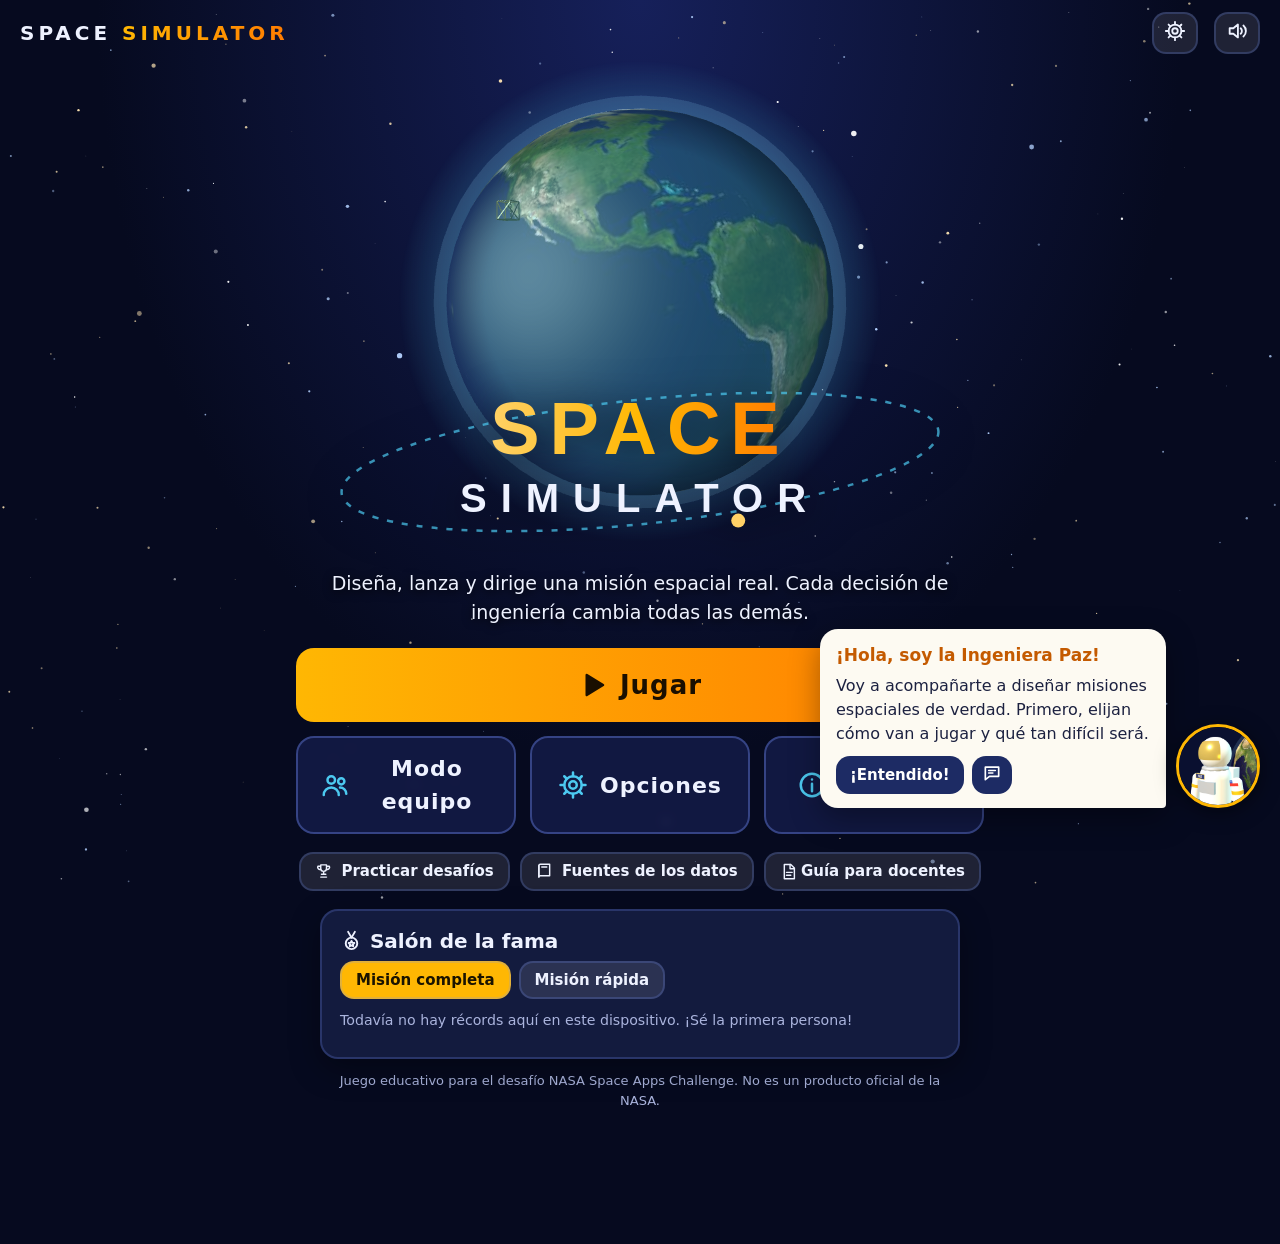
==== index.html @ c87482aa "SPACE SIMULATOR: juego educativo de misiones espaciales" ====
<!DOCTYPE html>
<html lang="es">
<head>
  <meta charset="UTF-8">
  <meta name="viewport" content="width=device-width, initial-scale=1">
  <title>SPACE SIMULATOR</title>
  <meta name="description" content="SPACE SIMULATOR: juego educativo para diseñar, gestionar y simular una misión espacial completa.">
  <link rel="stylesheet" href="estilos.css">
</head>
<body>
  <!-- Fondo de estrellas (lo dibuja interfaz.js) -->
  <canvas id="estrellas" aria-hidden="true"></canvas>

  <!-- Cabecera: nombre del juego y los pasos -->
  <header class="cabecera">
    <div class="marca">
      <span class="marca-texto">SPACE <b>SIMULATOR</b></span>
    </div>
    <nav id="pasos" class="pasos" aria-label="Fases del juego"></nav>
    <div id="reloj-mision" class="reloj-mision oculto" title="Tiempo para lanzar (Misión rápida)"></div>
    <button class="btn btn-mini boton-fuentes" data-accion="fuentes" title="De dónde salen los datos">Fuentes</button>
    <button id="boton-opciones" class="btn btn-mini boton-sonido" data-accion="opciones" title="Opciones" aria-label="Opciones de música, voz y calidad"></button>
    <button id="boton-sonido" class="btn btn-mini boton-sonido" data-accion="silenciar" title="Silenciar" aria-label="Silenciar o activar el sonido"></button>
  </header>

  <!-- Panel de recursos: siempre visible durante el juego -->
  <section id="panel-recursos" class="panel-recursos" aria-label="Panel de recursos"></section>

  <!-- Aquí se dibuja la pantalla de cada fase -->
  <main id="pantalla" class="pantalla"></main>

  <!-- Botones Anterior / Siguiente -->
  <footer class="navegacion">
    <button id="btn-anterior" class="btn btn-secundario" data-accion="anterior">Anterior</button>
    <div id="aviso-nav" class="aviso-nav" aria-live="polite"></div>
    <button id="btn-siguiente" class="btn btn-principal" data-accion="siguiente">Siguiente</button>
  </footer>

  <!-- Ingeniera Paz: burbuja de ayuda -->
  <aside id="paz" class="paz oculto" aria-live="polite">
    <div class="paz-avatar" id="paz-avatar"></div>
    <div class="paz-burbuja">
      <strong id="paz-titulo"></strong>
      <p id="paz-texto"></p>
      <div class="paz-botones">
        <button class="btn btn-mini" data-accion="cerrarPaz" id="paz-ok">¡Entendido!</button>
        <button class="btn btn-mini paz-repetir" data-accion="repetirVoz" id="paz-repetir" title="Escuchar de nuevo" aria-label="Escuchar de nuevo"></button>
      </div>
    </div>
  </aside>
  <button id="paz-boton" class="paz-boton" data-accion="abrirPaz" aria-label="Pedir ayuda a la Ingeniera Paz" title="Ingeniera Paz"></button>

  <!-- Ventana emergente (para "¿Por qué?", opciones, créditos e imprevistos) -->
  <div id="modal" class="modal oculto" role="dialog" aria-modal="true">
    <div class="modal-caja">
      <button class="modal-cerrar" data-accion="cerrarModal" id="modal-cerrar" aria-label="Cerrar"><svg class="icono" viewBox="0 0 24 24" fill="none" stroke="currentColor" stroke-width="2.5" stroke-linecap="round" aria-hidden="true"><path d="M6 6l12 12M18 6 6 18"/></svg></button>
      <div id="modal-contenido"></div>
    </div>
  </div>

  <!-- El orden importa: íconos y datos primero, luego cálculos, simulación y al final la interfaz -->
  <script src="js/lib/three.min.js"></script>
  <script src="js/texturas.js"></script>
  <script src="js/iconos.js"></script>
  <script src="js/audio.js"></script>
  <script src="js/voz.js"></script>
  <script src="js/creditos.js"></script>
  <script src="js/datos.js"></script>
  <script src="js/escenarios/chile.js"></script>
  <script src="js/escenarios/incendios.js"></script>
  <script src="js/escenarios/luna.js"></script>
  <script src="js/escenarios/marte.js"></script>
  <script src="js/escenarios/apofis.js"></script>
  <script src="js/datos/contratos.js"></script>
  <script src="js/modos.js"></script>
  <script src="js/datos/motores.js"></script>
  <script src="js/cohetes.js"></script>
  <script src="js/motor.js"></script>
  <script src="js/simulacion.js"></script>
  <script src="js/minijuegos.js"></script>
  <script src="js/vista3d.js"></script>
  <script src="js/videos.js"></script>
  <script src="js/hangar.js"></script>
  <script src="js/interfaz.js"></script>
</body>
</html>
---- estilos.css ----
/* =====================================================================
   estilos.css — El aspecto visual de SPACE SIMULATOR
   Fondo espacial oscuro, colores vivos, fotos reales y botones grandes para tablet.
   ===================================================================== */

/* ---------- Colores del juego (cámbialos aquí) ---------- */
:root {
  --fondo: #060a1f;
  --tarjeta: rgba(22, 30, 68, 0.88);
  --tarjeta-borde: rgba(120, 150, 255, 0.22);
  --texto: #eef2ff;
  --texto-suave: #aab4dd;
  --acento: #ffb703;        /* dorado */
  --acento-2: #ff7b00;
  --cian: #4cc9f0;
  --verde: #3ddc84;
  --amarillo: #ffd166;
  --rojo: #ff5c7a;
  --neutro: #6b7394;
  --radio: 18px;
  --sombra: 0 10px 30px rgba(0, 0, 0, 0.35);
}

* { box-sizing: border-box; }

html { scroll-behavior: smooth; }

body {
  margin: 0;
  font-family: "Trebuchet MS", "Segoe UI", Verdana, system-ui, sans-serif;
  font-size: 17px;
  line-height: 1.5;
  color: var(--texto);
  background: radial-gradient(ellipse at top, #16205a 0%, var(--fondo) 60%) fixed;
  background-color: var(--fondo);
  min-height: 100vh;
  padding-bottom: 96px;    /* espacio para la barra de navegación */
}

#estrellas { position: fixed; inset: 0; width: 100%; height: 100%; z-index: -1; pointer-events: none; }

h1, h2, h3 { margin: 0; line-height: 1.2; }
p { margin: 0.4em 0; }
small { color: var(--texto-suave); }
b { color: #fff; }

.oculto { display: none !important; }
.centro { text-align: center; margin-top: 18px; }

/* ---------- Cabecera ---------- */
.cabecera {
  display: flex; align-items: center; justify-content: space-between; gap: 16px;
  padding: 12px 20px; flex-wrap: wrap;
}
.marca { display: flex; align-items: center; gap: 12px; }
.marca-texto { font-size: 20px; letter-spacing: 4px; font-weight: 800; color: var(--texto); white-space: nowrap; }
.marca-texto b {
  background: linear-gradient(90deg, var(--acento), var(--acento-2));
  -webkit-background-clip: text; background-clip: text; color: transparent;
}

.pasos { display: flex; gap: 6px; flex-wrap: wrap; }
.paso {
  display: flex; align-items: center; gap: 6px;
  border: 1px solid var(--tarjeta-borde); background: rgba(255, 255, 255, 0.04);
  color: var(--texto-suave); border-radius: 999px; padding: 6px 12px;
  font: inherit; font-size: 14px; cursor: pointer;
}
.paso:disabled { opacity: 0.4; cursor: not-allowed; }
.paso.hecho { color: var(--texto); border-color: rgba(61, 220, 132, 0.5); }
.paso.actual { background: var(--acento); color: #1a1300; border-color: var(--acento); font-weight: bold; }
.paso-num { font-size: 16px; }

/* ---------- Panel de recursos (fijo arriba) ---------- */
.panel-recursos {
  position: sticky; top: 0; z-index: 20;
  display: grid; grid-template-columns: repeat(6, 1fr); gap: 10px;
  padding: 10px 20px;
  background: rgba(8, 12, 36, 0.92);
  backdrop-filter: blur(6px);
  border-bottom: 1px solid var(--tarjeta-borde);
  box-shadow: 0 6px 20px rgba(0, 0, 0, 0.4);
}
.recurso { min-width: 0; }
.recurso-cabeza { display: flex; align-items: center; gap: 6px; font-size: 14px; font-weight: bold; }
.recurso-cabeza > span:first-child { white-space: nowrap; overflow: hidden; text-overflow: ellipsis; }
.recurso-texto { font-size: 12.5px; color: var(--texto-suave); white-space: nowrap; overflow: hidden; text-overflow: ellipsis; }

.barra {
  height: 12px; border-radius: 999px; background: rgba(255, 255, 255, 0.1);
  overflow: hidden; margin: 4px 0 2px;
}
.barra.grande { height: 18px; }
.barra-relleno {
  height: 100%; width: 3%; border-radius: 999px; background: var(--neutro);
  transition: width 0.4s ease, background-color 0.4s ease;
}
.nivel-verde .barra-relleno, .relleno-verde { background: var(--verde); }
.nivel-amarillo .barra-relleno, .relleno-amarillo { background: var(--amarillo); }
.nivel-rojo .barra-relleno, .relleno-rojo { background: var(--rojo); }
.nivel-rojo .recurso-texto { color: var(--rojo); font-weight: bold; }
.nivel-rojo { animation: latido 1.2s ease-in-out infinite; }
.barra-relleno.azul { background: linear-gradient(90deg, var(--cian), #7b8cff); transition: none; }
@keyframes latido { 50% { opacity: 0.7; } }

/* ---------- Botón "¿Por qué?" ---------- */
.porque {
  flex: none; width: 24px; height: 24px; border-radius: 50%;
  border: 2px solid var(--cian); background: transparent; color: var(--cian);
  font: bold 13px/1 sans-serif; cursor: pointer; padding: 0;
}
.porque:hover, .porque:focus-visible { background: var(--cian); color: #04122a; }
.porque-grande {
  width: auto; height: auto; border-radius: 999px; padding: 5px 12px; font-size: 13px; margin-top: 6px;
}

/* ---------- Pantalla de cada fase ---------- */
.pantalla { max-width: 1200px; margin: 0 auto; padding: 18px 20px; }
.fase { animation: aparecer 0.35s ease; }
@keyframes aparecer { from { opacity: 0; transform: translateY(12px); } to { opacity: 1; transform: none; } }

.titulo-fase { display: flex; align-items: center; gap: 14px; margin: 6px 0 4px; }
.titulo-icono { font-size: 46px; }
.num-fase { margin: 0; font-size: 13px; text-transform: uppercase; letter-spacing: 2px; color: var(--acento); }
.titulo-fase h2 { font-size: 32px; }
.intro { font-size: 18px; color: var(--texto-suave); max-width: 800px; margin-bottom: 18px; }
.subtitulo { margin: 22px 0 10px; font-size: 22px; }

/* ---------- Tarjetas ---------- */
.tarjeta {
  background: var(--tarjeta); border: 2px solid var(--tarjeta-borde);
  border-radius: var(--radio); padding: 18px; box-shadow: var(--sombra);
  margin-bottom: 16px; position: relative;
}
.tarjeta h3 { font-size: 20px; margin-bottom: 4px; }

.grid-tarjetas { display: grid; grid-template-columns: repeat(auto-fill, minmax(300px, 1fr)); gap: 16px; }
.grid-tarjetas.tres { grid-template-columns: repeat(auto-fill, minmax(280px, 1fr)); }
.grid-tarjetas .tarjeta { margin-bottom: 0; }

/* Tarjetas que se pueden tocar */
.elegible { cursor: pointer; transition: transform 0.15s, border-color 0.15s, box-shadow 0.15s; }
.elegible:hover { transform: translateY(-3px); border-color: rgba(76, 201, 240, 0.6); }
.elegible:focus-visible { outline: 3px solid var(--cian); outline-offset: 3px; }
.seleccionada {
  border-color: var(--acento) !important;
  box-shadow: 0 0 0 3px rgba(255, 183, 3, 0.25), 0 0 30px rgba(255, 183, 3, 0.25);
  background: linear-gradient(160deg, rgba(255, 183, 3, 0.12), var(--tarjeta) 60%);
}
.bloqueada { opacity: 0.45; filter: grayscale(0.6); }

.icono-gigante { font-size: 60px; line-height: 1.1; margin-bottom: 6px; }
.icono-grande { font-size: 38px; flex: none; }
.inspirado { display: block; color: var(--cian); font-size: 13px; }
.nota { font-size: 14px; color: var(--texto-suave); border-left: 3px solid var(--cian); padding-left: 10px; margin-top: 10px; }

.etiqueta-chip {
  display: inline-block; margin-top: 10px; padding: 6px 14px; border-radius: 999px;
  background: rgba(255, 255, 255, 0.08); font-weight: bold; font-size: 14px;
}
.seleccionada .etiqueta-chip { background: var(--acento); color: #1a1300; }

/* Lista de números (stats) */
.stats { list-style: none; padding: 0; margin: 10px 0 0; display: grid; gap: 6px; }
.stats li { display: flex; align-items: center; justify-content: space-between; gap: 8px; font-size: 15px;
  background: rgba(255, 255, 255, 0.05); border-radius: 10px; padding: 5px 10px; }
.stats.en-fila { grid-template-columns: repeat(auto-fit, minmax(230px, 1fr)); }

/* Cifras grandes */
.grid-cifras { display: grid; grid-template-columns: repeat(auto-fit, minmax(220px, 1fr)); gap: 14px; margin-top: 14px; }
.grid-cifras.tres { margin-bottom: 16px; }
.cifra {
  background: rgba(255, 255, 255, 0.06); border-radius: 14px; padding: 14px;
  display: flex; flex-direction: column; align-items: flex-start;
  border: 1px solid var(--tarjeta-borde);
}
.cifra-etiqueta { font-size: 14px; color: var(--texto-suave); display: flex; align-items: center; gap: 6px; }
.cifra-valor { font-size: 34px; font-weight: bold; color: var(--acento); }
.cifra-valor.chico { font-size: 24px; }

/* ---------- Fase 2: componentes ---------- */
.componente-cabeza { display: flex; gap: 14px; align-items: center; margin-bottom: 12px; }
.componente-cabeza p { color: var(--texto-suave); margin: 2px 0 0; }
.opciones-dos { display: grid; grid-template-columns: 1fr 1fr; gap: 14px; }
.opcion {
  position: relative; border: 2px solid var(--tarjeta-borde); border-radius: 14px;
  padding: 14px; background: rgba(255, 255, 255, 0.03);
}
.opcion strong { display: block; font-size: 17px; margin-top: 6px; }
.version { font-size: 12px; font-weight: bold; text-transform: uppercase; letter-spacing: 1px; padding: 3px 10px; border-radius: 999px; }
.version-basica { background: #3a4a7a; }
.version-avanzada { background: linear-gradient(90deg, #7b2ff7, #4cc9f0); }
.marca-sel { position: absolute; top: 12px; right: 12px; color: var(--acento); font-weight: bold; }

.instrumento-cabeza { display: flex; gap: 12px; align-items: center; margin-bottom: 6px; }
.resumen-linea { margin-top: 16px; display: flex; flex-wrap: wrap; align-items: center; gap: 8px; font-size: 18px; }

/* ---------- Fase 4 ---------- */
.compat { display: block; margin-top: 12px; padding: 8px 12px; border-radius: 10px; font-weight: bold; font-size: 15px; }
.compat.bien { background: rgba(61, 220, 132, 0.15); color: var(--verde); }
.compat.mal { background: rgba(255, 92, 122, 0.15); color: var(--rojo); }
.compat.neutro { background: rgba(255, 255, 255, 0.06); color: var(--texto-suave); }
.verificacion { margin-top: 20px; }
.verificacion.ok { border-color: var(--verde); }
.verificacion.no { border-color: rgba(255, 209, 102, 0.6); }
.problemas { margin: 10px 0 0; padding-left: 4px; list-style: none; color: var(--amarillo); }

/* ---------- Fase 5: simulación ---------- */
.sim-layout { display: grid; grid-template-columns: 1.6fr 1fr; gap: 16px; }
.sim-layout .tarjeta { margin-bottom: 0; }
.sim-escena { padding: 8px; overflow: hidden; min-height: 280px; background: rgba(4, 7, 24, 0.9); }
#canvas-sim { display: block; width: 100%; }
.sim-portada {
  position: absolute; inset: 0; display: flex; align-items: center; justify-content: center;
  background: rgba(6, 10, 31, 0.82); border-radius: var(--radio); text-align: center; padding: 16px;
}
.portada-caja h3 { font-size: 24px; margin: 6px 0; }
.cuenta { font-size: 120px; font-weight: bold; color: var(--acento); animation: pulso 0.8s ease infinite; }
@keyframes pulso { 0% { transform: scale(1.3); opacity: 0.3; } 100% { transform: scale(1); opacity: 1; } }
.cohete-anim { animation: flotar 1.6s ease-in-out infinite; }
@keyframes flotar { 50% { transform: translateY(-10px); } }

.sim-indicadores { display: flex; flex-direction: column; gap: 12px; }
.sim-dia { display: flex; align-items: baseline; gap: 8px; }
#sim-dia { font-size: 34px; font-weight: bold; color: var(--acento); }
.ind-valor { margin-left: auto; font-weight: normal; color: var(--texto-suave); }
.sim-cifras { display: grid; grid-template-columns: repeat(3, 1fr); gap: 8px; }
.sim-cifras > div { background: rgba(255, 255, 255, 0.06); border-radius: 12px; padding: 8px; display: flex; flex-direction: column; }
.sim-cifras b { font-size: 20px; }
.sim-estado { background: rgba(76, 201, 240, 0.12); border-radius: 12px; padding: 10px; font-weight: bold; text-align: center; }
.velocidades { display: flex; align-items: center; gap: 8px; flex-wrap: wrap; }
.vel.activa { background: var(--acento); color: #1a1300; }

.sim-bitacora { grid-column: 1 / -1; }
#bitacora { list-style: none; padding: 0; margin: 8px 0 0; max-height: 220px; overflow-y: auto; }
#bitacora li { padding: 8px 12px; border-left: 4px solid var(--cian); background: rgba(255, 255, 255, 0.04); margin-bottom: 6px; border-radius: 6px; font-size: 15px; }
#bitacora li.mal { border-left-color: var(--rojo); }
#bitacora li.bien { border-left-color: var(--verde); }

/* ---------- Eventos ---------- */
.evento { text-align: center; }
.evento h2 { font-size: 28px; margin-bottom: 6px; }
.opciones-evento { display: grid; grid-template-columns: 1fr 1fr; gap: 12px; margin-top: 16px; }
.opcion-evento {
  font: inherit; color: var(--texto); text-align: left; cursor: pointer;
  background: rgba(255, 255, 255, 0.06); border: 2px solid var(--tarjeta-borde);
  border-radius: 14px; padding: 16px; min-height: 110px;
}
.opcion-evento:hover, .opcion-evento:focus-visible { border-color: var(--acento); background: rgba(255, 183, 3, 0.1); }
.opcion-evento strong { display: block; font-size: 18px; margin-bottom: 6px; }
.paz-dice { display: flex; gap: 12px; align-items: center; text-align: left; background: rgba(76, 201, 240, 0.1); border-radius: 14px; padding: 10px; margin-top: 12px; }

/* ---------- Fase 6: informe ---------- */
.informe-cabeza { text-align: center; padding: 26px 18px; }
.informe-cabeza h2 { font-size: 36px; }
.informe-cabeza.nivel-3 { border-color: var(--verde); }
.informe-cabeza.nivel-2 { border-color: var(--amarillo); }
.informe-cabeza.nivel-1 { border-color: var(--rojo); }
.estrellas { font-size: 40px; letter-spacing: 6px; }
.estrellas .apagada { filter: grayscale(1); opacity: 0.25; }
.resumen { font-size: 18px; max-width: 760px; margin: 8px auto; color: var(--texto-suave); }
.puntaje-total { font-size: 60px; font-weight: bold; color: var(--acento); }
.puntaje-total small { font-size: 20px; }

.lista-diagnostico { list-style: none; padding: 0; margin: 10px 0 0; display: grid; gap: 10px; }
.lista-diagnostico li { display: flex; gap: 12px; padding: 12px; border-radius: 12px; background: rgba(255, 255, 255, 0.04); border-left: 5px solid var(--neutro); }
.lista-diagnostico li.mal { border-left-color: var(--rojo); }
.lista-diagnostico li.bien { border-left-color: var(--verde); }
.diag-icono { font-size: 28px; flex: none; }
.consejo { color: var(--amarillo); font-size: 15px; }
.reflexion ol { padding-left: 24px; margin: 10px 0 0; }
.reflexion li { margin-bottom: 10px; font-size: 17px; }
.acciones-finales { display: flex; gap: 14px; justify-content: center; flex-wrap: wrap; margin: 24px 0; }

/* ---------- Botones ---------- */
.btn {
  font: inherit; font-weight: bold; cursor: pointer; border-radius: 14px;
  padding: 14px 24px; border: 2px solid transparent; font-size: 17px; min-height: 52px;
  transition: transform 0.1s, opacity 0.2s;
}
.btn:active { transform: scale(0.97); }
.btn:disabled { opacity: 0.35; cursor: not-allowed; }
.btn-principal { background: linear-gradient(90deg, var(--acento), var(--acento-2)); color: #1a0f00; }
.btn-secundario { background: rgba(255, 255, 255, 0.08); color: var(--texto); border-color: var(--tarjeta-borde); }
.btn-mini { padding: 6px 14px; min-height: 38px; font-size: 15px; background: rgba(255, 255, 255, 0.1); color: var(--texto); border-color: var(--tarjeta-borde); }
.btn-gigante { font-size: 22px; padding: 18px 34px; margin-top: 10px; }

/* ---------- Barra de navegación inferior ---------- */
.navegacion {
  position: fixed; left: 0; right: 0; bottom: 0; z-index: 30;
  display: flex; align-items: center; justify-content: space-between; gap: 12px;
  padding: 12px 20px; background: rgba(8, 12, 36, 0.95); border-top: 1px solid var(--tarjeta-borde);
}
.aviso-nav { flex: 1; text-align: center; color: var(--amarillo); font-size: 15px; }

/* ---------- Ingeniera Paz ---------- */
.paz {
  position: fixed; right: 20px; bottom: 92px; z-index: 40;
  display: flex; align-items: flex-end; gap: 10px; max-width: 440px;
  animation: aparecer 0.3s ease;
}
.paz-avatar { width: 84px; height: 84px; flex: none; filter: drop-shadow(0 4px 10px rgba(0, 0, 0, 0.5)); }
.paz-burbuja {
  background: #fdfaf2; color: #1c2140; border-radius: 18px 18px 4px 18px;
  padding: 14px 16px; box-shadow: var(--sombra); order: -1;
}
.paz-burbuja strong { color: #c45a00; font-size: 17px; }
.paz-burbuja p { margin: 6px 0 10px; font-size: 16px; }
.paz-burbuja .btn-mini { background: #1d2b64; color: #fff; border: none; }
.paz-boton {
  position: fixed; right: 20px; bottom: 92px; z-index: 35; width: 64px; height: 64px;
  border-radius: 50%; border: none; padding: 0; background: none; cursor: pointer;
  filter: drop-shadow(0 4px 10px rgba(0, 0, 0, 0.5));
}
.paz:not(.oculto) ~ .paz-boton { display: none; }
.mini-avatar { width: 64px; height: 64px; flex: none; }

/* ---------- Ventana emergente ---------- */
.modal {
  position: fixed; inset: 0; z-index: 50; background: rgba(2, 4, 16, 0.75);
  display: flex; align-items: center; justify-content: center; padding: 16px;
}
.modal-caja {
  position: relative; background: #141c48; border: 2px solid var(--tarjeta-borde);
  border-radius: 22px; padding: 26px; max-width: 640px; width: 100%;
  max-height: 90vh; overflow-y: auto; box-shadow: var(--sombra); animation: aparecer 0.25s ease;
}
.modal-cerrar { position: absolute; top: 10px; right: 12px; background: none; border: none; color: var(--texto); font-size: 22px; cursor: pointer; width: 44px; height: 44px; }
.modal-porque { display: flex; gap: 16px; align-items: flex-start; }
.modal-porque h2 { margin-bottom: 8px; }
.etiqueta { margin: 0; color: var(--acento); font-size: 13px; text-transform: uppercase; letter-spacing: 2px; }

.nombre-corto { display: none; }

/* =====================================================================
   ETAPA 2: inicio, modo equipo, fuentes, pistas, récords
   ===================================================================== */
.boton-fuentes { margin-left: auto; }
a.btn { display: inline-flex; align-items: center; text-decoration: none; }
.centro-texto { text-align: center; margin-left: auto; margin-right: auto; }
.portada-inicio { text-align: center; padding: 10px 0 4px; }
.portada-inicio h2 {
  font-size: 44px;
  background: linear-gradient(90deg, var(--acento), var(--acento-2));
  -webkit-background-clip: text; background-clip: text; color: transparent;
}
.grid-tarjetas.dos { grid-template-columns: repeat(auto-fill, minmax(260px, 1fr)); }
.opciones-tres { display: grid; grid-template-columns: repeat(3, 1fr); gap: 12px; }
.version-ninguna { background: #4a4f66; }
.btn-mini.activa { background: var(--acento); color: #1a1300; }
.botones-numero { display: flex; gap: 10px; margin: 8px 0 14px; }
.botones-numero .btn { min-width: 60px; font-size: 20px; }
.grid-jugadores { display: grid; grid-template-columns: repeat(auto-fill, minmax(230px, 1fr)); gap: 12px; }
.jugador { background: rgba(255, 255, 255, 0.05); border-radius: 14px; padding: 12px; display: flex; flex-direction: column; gap: 6px; }
.jugador label { font-size: 14px; color: var(--texto-suave); }
.input-nombre {
  font: inherit; font-size: 17px; padding: 10px 12px; border-radius: 10px;
  border: 2px solid var(--tarjeta-borde); background: rgba(0, 0, 0, 0.3); color: var(--texto); min-height: 46px;
}
.input-nombre:focus { outline: none; border-color: var(--cian); }
.roles-jugador { display: flex; flex-wrap: wrap; gap: 6px; }
.chip-rol {
  display: inline-flex; align-items: center; gap: 4px; font-size: 13px; font-weight: bold;
  padding: 3px 10px; border-radius: 999px; vertical-align: middle;
  border: 1.5px solid var(--color-rol, var(--cian)); color: var(--color-rol, var(--cian));
  background: rgba(0, 0, 0, 0.25);
}
.turno {
  display: flex; flex-wrap: wrap; align-items: center; gap: 8px;
  background: rgba(199, 125, 255, 0.12); border: 2px dashed rgba(199, 125, 255, 0.5);
  border-radius: 14px; padding: 10px 14px; margin: -6px 0 18px;
}
.turno-titulo { font-weight: bold; }
.turno small { flex-basis: 100%; }
.decide { margin: 6px 0; }
.chip-pista {
  display: inline-block; background: linear-gradient(90deg, #ffd166, #ffb703); color: #2a1a00;
  font-weight: bold; font-size: 13px; padding: 3px 10px; border-radius: 999px; margin-bottom: 8px;
}
.fuentes-mini { display: block; margin-top: 8px; font-size: 12.5px; color: var(--texto-suave); }
.fuentes-mini a, .lista-fuentes a { color: var(--cian); }
.lista-fuentes { padding-left: 18px; margin: 6px 0 14px; }
.lista-fuentes li { margin-bottom: 8px; font-size: 15px; }
.nota-fuentes { color: var(--texto-suave); }
.modal-caja h3 { margin-top: 14px; }
.aviso-escenario { border-color: rgba(255, 209, 102, 0.6); display: flex; align-items: center; gap: 8px; flex-wrap: wrap; }
.obligatorio { color: var(--amarillo); font-weight: bold; font-size: 14px; }
.acciones-inicio { display: flex; gap: 12px; flex-wrap: wrap; justify-content: center; margin: 22px 0; }
.records ol { padding-left: 22px; margin: 8px 0 0; }
.records li { margin-bottom: 8px; }
.fila-record { display: flex; gap: 10px; flex-wrap: wrap; }
.fila-record .input-nombre { flex: 1; min-width: 200px; }
.grid-roles { display: grid; grid-template-columns: repeat(auto-fill, minmax(220px, 1fr)); gap: 12px; margin-top: 10px; }
.medalla {
  border-radius: 14px; padding: 12px; background: rgba(255, 255, 255, 0.04);
  border: 2px solid rgba(255, 255, 255, 0.1); opacity: 0.75;
}
.medalla.lograda { border-color: var(--color-rol); opacity: 1; box-shadow: 0 0 18px rgba(255, 183, 3, 0.15); }
.medalla-icono { font-size: 34px; }
.medalla p { font-size: 14px; margin: 6px 0 4px; }

/* =====================================================================
   ETAPA A: íconos SVG, fotos reales, menú de inicio, opciones y créditos
   ===================================================================== */
.icono { width: 1.15em; height: 1.15em; vertical-align: -0.2em; flex: none; }
.btn .icono, .chip-rol .icono, .etiqueta-chip .icono { margin-right: 4px; }
.paso-num .icono { width: 18px; height: 18px; }
.titulo-icono { display: flex; width: 58px; height: 58px; border-radius: 16px; align-items: center; justify-content: center; background: rgba(255, 183, 3, 0.12); color: var(--acento); }
.titulo-icono .icono { width: 34px; height: 34px; }
.icono-grande-svg { color: var(--acento); margin-bottom: 6px; }
.icono-grande-svg .icono { width: 52px; height: 52px; }
.tono-bien { color: var(--verde); }
.tono-mal { color: var(--rojo); }
.recurso-cabeza .icono { color: var(--cian); }
.stats li .icono { color: var(--cian); margin-right: 2px; }
.diag-icono .icono { width: 30px; height: 30px; }
.lista-diagnostico li.mal .diag-icono { color: var(--rojo); }
.lista-diagnostico li.bien .diag-icono { color: var(--verde); }
.medalla-icono .icono { width: 38px; height: 38px; color: var(--color-rol); }
.estrellas-mini .icono { width: 1em; height: 1em; }
.estrellas-mini .llena { color: var(--acento); }
.estrellas-mini .llena .icono { fill: currentColor; }
.estrellas-mini .vacia { color: rgba(255, 255, 255, 0.25); }
.estrellas .estrellas-mini .icono { width: 44px; height: 44px; }

/* Fotos en las tarjetas */
.con-foto { padding-top: 0; overflow: hidden; }
.foto-tarjeta {
  display: block; width: calc(100% + 36px); margin: 0 -18px 12px; height: 150px;
  object-fit: cover; background: #0b1030; border-bottom: 2px solid var(--tarjeta-borde);
}
.foto-alta { height: 200px; }
.foto-mini { width: 76px; height: 76px; object-fit: cover; border-radius: 14px; flex: none; border: 2px solid var(--tarjeta-borde); }
.foto-evento { width: 100%; max-height: 210px; object-fit: cover; border-radius: 14px; margin-bottom: 10px; }
.foto-portada { width: min(320px, 70vw); height: 180px; object-fit: cover; border-radius: 14px; margin-bottom: 8px; box-shadow: var(--sombra); }
.foto-diag { width: 64px; height: 64px; object-fit: cover; border-radius: 10px; flex: none; }
.seleccionada .foto-tarjeta { border-bottom-color: var(--acento); }
.chip-pista { position: relative; }
.con-foto .chip-pista { margin-top: -4px; }

/* Avatar de la Ingeniera Paz (foto real o ícono de casco) */
.paz-avatar img, .paz-boton img, .mini-avatar img { width: 100%; height: 100%; object-fit: cover; border-radius: 50%; border: 3px solid var(--acento); }
.avatar-icono {
  display: flex; width: 100%; height: 100%; border-radius: 50%; align-items: center; justify-content: center;
  background: radial-gradient(circle at 35% 30%, #2a3a80, #0d1438); border: 3px solid var(--acento); color: var(--acento);
}
.avatar-icono .icono { width: 55%; height: 55%; }

/* ---------- Menú de inicio ---------- */
body.en-inicio .cabecera .pasos, body.en-inicio .boton-fuentes { display: none; }
.inicio-hero { position: relative; text-align: center; padding: 8px 0 20px; min-height: 70vh; }
.tierra-escena {
  position: relative; width: min(420px, 70vw); aspect-ratio: 1; margin: 0 auto -150px;
  animation: flotar-tierra 9s ease-in-out infinite;
}
.tierra-foto {
  width: 100%; height: 100%; object-fit: cover; border-radius: 50%;
  box-shadow: 0 0 60px rgba(76, 201, 240, 0.45), inset 0 0 40px rgba(0, 0, 0, 0.6);
  mask-image: radial-gradient(circle, #000 66%, transparent 71%);
  -webkit-mask-image: radial-gradient(circle, #000 66%, transparent 71%);
}
.tierra-brillo {
  position: absolute; inset: -8%; border-radius: 50%;
  background: radial-gradient(circle, rgba(76, 201, 240, 0.35) 45%, transparent 70%);
  animation: latir 6s ease-in-out infinite;
}
@keyframes girar-tierra { to { transform: rotate(360deg); } }
@keyframes flotar-tierra { 50% { transform: translateY(-12px); } }
@keyframes latir { 50% { opacity: 0.55; } }
.logo-ss { position: relative; width: min(640px, 92vw); height: auto; filter: drop-shadow(0 6px 22px rgba(0, 0, 0, 0.8)); }
.lema { font-size: 19px; max-width: 640px; margin: 0 auto 22px; color: var(--texto); text-shadow: 0 2px 10px #000; }
.menu-principal { display: grid; grid-template-columns: repeat(3, minmax(0, 220px)); gap: 14px; justify-content: center; margin-bottom: 18px; }
.btn-menu {
  display: flex; align-items: center; justify-content: center; gap: 12px;
  font: inherit; font-size: 22px; font-weight: 800; letter-spacing: 1px; cursor: pointer;
  min-height: 74px; padding: 14px 22px; border-radius: 18px; color: var(--texto);
  background: rgba(20, 28, 72, 0.85); border: 2px solid rgba(120, 150, 255, 0.35);
  backdrop-filter: blur(4px); transition: transform 0.15s, border-color 0.15s, background 0.15s;
}
.btn-menu .icono { width: 30px; height: 30px; color: var(--cian); }
.btn-menu:hover, .btn-menu:focus-visible { transform: translateY(-3px); border-color: var(--acento); outline: none; }
.btn-menu.principal { grid-column: 1 / -1; background: linear-gradient(90deg, var(--acento), var(--acento-2)); color: #1a0f00; border: none; font-size: 26px; }
.btn-menu.principal .icono { color: #1a0f00; fill: #1a0f00; }
.menu-secundario { display: flex; gap: 10px; justify-content: center; flex-wrap: wrap; margin-bottom: 18px; }
.inicio-hero .records { text-align: left; max-width: 640px; margin: 0 auto 12px; }
.aviso-legal { font-size: 13px; color: var(--texto-suave); max-width: 640px; margin: 10px auto 0; }

/* Transición al empezar */
.pantalla.saliendo { animation: salir 0.65s ease-in forwards; }
@keyframes salir { to { opacity: 0; transform: scale(1.12); filter: blur(4px); } }

/* Opciones y créditos */
.opcion-fila { display: flex; gap: 12px; align-items: flex-start; padding: 12px; border-radius: 12px; background: rgba(255, 255, 255, 0.05); margin: 10px 0; cursor: pointer; }
.opcion-fila input { width: 24px; height: 24px; margin-top: 2px; accent-color: var(--acento); }
.opcion-fila.desactivada { opacity: 0.6; cursor: default; }
.opcion-fila .icono { width: 24px; height: 24px; color: var(--cian); }
.lista-creditos { list-style: none; padding: 0; margin: 8px 0; display: grid; gap: 8px; max-height: 40vh; overflow-y: auto; }
.lista-creditos li { display: flex; gap: 10px; align-items: center; font-size: 14px; }
.lista-creditos img { width: 56px; height: 42px; object-fit: cover; border-radius: 6px; flex: none; }
.lista-creditos a { color: var(--cian); }

/* ---------- Etapa B: sonido, música y voz ---------- */
.boton-sonido { min-width: 44px; padding: 6px 10px; }
.boton-sonido .icono { width: 22px; height: 22px; margin: 0; }
body.en-inicio #boton-opciones { margin-left: auto; }
.opcion-control { display: flex; flex-direction: column; gap: 6px; margin: 10px 0; padding: 10px 12px; border-radius: 12px; background: rgba(255, 255, 255, 0.05); }
.opcion-control label { font-weight: bold; }
.opcion-control select { width: 100%; }
input[type="range"] { width: 100%; height: 32px; accent-color: var(--acento); cursor: pointer; }
.botones-prueba { display: flex; flex-wrap: wrap; gap: 8px; margin: 6px 0 4px; }
.modal-caja h3 .icono, .modal-caja h2 .icono { color: var(--cian); }
.paz-botones { display: flex; gap: 8px; align-items: center; }
.paz-burbuja .paz-repetir { padding: 6px 10px; min-width: 40px; }
.paz-burbuja .paz-repetir .icono { margin: 0; width: 20px; height: 20px; }

/* ---------- Etapa C: minijuegos ---------- */
.modal-caja.modal-ancho { max-width: 760px; }
.mj { display: flex; flex-direction: column; gap: 10px; }
.mj-cabeza { display: flex; align-items: center; gap: 12px; flex-wrap: wrap; font-size: 18px; }
.mj-titulo { font-weight: 800; color: var(--acento); }
.mj-marcador { margin-left: auto; }
.mj-tiempo { background: rgba(255, 255, 255, 0.08); border-radius: 999px; padding: 4px 12px; }
.mj-area { position: relative; border-radius: 14px; overflow: hidden; border: 2px solid var(--tarjeta-borde); background: #050818; }
.mj-area canvas { display: block; width: 100%; height: auto; aspect-ratio: 16 / 9; touch-action: none; }
.mj-ayuda { margin: 0; color: var(--texto-suave); font-size: 14px; text-align: center; }
.mj-controles { display: flex; justify-content: center; align-items: center; gap: 22px; flex-wrap: wrap; }
.mj-cruceta { display: grid; grid-template-columns: repeat(3, 58px); grid-template-rows: repeat(2, 58px); gap: 6px; }
.mj-cruceta [data-tecla="arriba"] { grid-column: 2; grid-row: 1; }
.mj-cruceta [data-tecla="izquierda"] { grid-column: 1; grid-row: 2; }
.mj-cruceta [data-tecla="abajo"] { grid-column: 2; grid-row: 2; }
.mj-cruceta [data-tecla="derecha"] { grid-column: 3; grid-row: 2; }
.mj-boton {
  font: inherit; font-weight: 800; color: var(--texto); cursor: pointer; touch-action: none; user-select: none;
  border-radius: 14px; border: 2px solid var(--tarjeta-borde); background: rgba(255, 255, 255, 0.08);
  display: flex; align-items: center; justify-content: center; min-height: 58px;
}
.mj-boton:active { background: rgba(255, 183, 3, 0.3); }
.mj-boton .icono { width: 26px; height: 26px; }
.mj-accion { min-width: 170px; font-size: 20px; background: linear-gradient(90deg, var(--acento), var(--acento-2)); color: #1a0f00; border: none; }
.mj-influencia { text-align: left; background: rgba(76, 201, 240, 0.08); border-radius: 14px; padding: 10px 14px; margin-top: 12px; }
.mj-influencia ul { margin: 6px 0; padding-left: 20px; }
.opcion-evento.destacada { border-color: var(--acento); background: rgba(255, 183, 3, 0.12); }
.mj-puntaje { display: flex; align-items: center; gap: 12px; margin: 10px 0; }
.mj-puntaje .barra { flex: 1; }
.mj-puntaje b { font-size: 26px; color: var(--acento); }
.resultado-mj { font-weight: bold; }

/* Tormenta solar */
.tormenta { padding: 14px; display: flex; flex-direction: column; gap: 10px; transition: background 0.3s; }
.tormenta[data-fase="aviso"] { background: rgba(255, 209, 102, 0.12); }
.tormenta[data-fase="rafaga"] { background: rgba(255, 92, 122, 0.18); }
.tm-medidor { display: grid; grid-template-columns: 120px 1fr 150px; gap: 10px; align-items: center; }
.tm-medidor .barra-relleno { transition: none; }
.tm-sistemas { display: grid; grid-template-columns: repeat(4, 1fr); gap: 10px; margin-top: 6px; }
.tm-sistema {
  font: inherit; cursor: pointer; color: var(--texto-suave); display: flex; flex-direction: column; align-items: center; gap: 4px;
  padding: 12px 6px; border-radius: 14px; border: 2px solid rgba(255, 255, 255, 0.15); background: rgba(0, 0, 0, 0.3); min-height: 96px;
}
.tm-sistema .icono { width: 30px; height: 30px; }
.tm-sistema span { font-weight: bold; }
.tm-sistema.encendido { color: var(--texto); border-color: var(--verde); background: rgba(61, 220, 132, 0.15); }
.tm-sistema.encendido .tm-estado { color: var(--verde); }
.tm-aviso { min-height: 1.5em; margin: 0; text-align: center; font-weight: bold; color: var(--amarillo); }

/* Reparación */
.rep { padding: 14px; }
.rep-pista { background: rgba(61, 220, 132, 0.12); border-radius: 10px; padding: 8px 12px; margin: 0 0 10px; }
.rep-columnas { display: grid; grid-template-columns: 1fr 40px 1fr; gap: 10px; align-items: center; }
.rep-col { display: flex; flex-direction: column; gap: 8px; }
.rep-cables { color: var(--texto-suave); text-align: center; }
.rep-item {
  font: inherit; text-align: left; cursor: pointer; color: var(--texto); display: flex; align-items: center; gap: 8px;
  padding: 12px; min-height: 52px; border-radius: 12px; border: 2px solid var(--tarjeta-borde); background: rgba(255, 255, 255, 0.06);
}
.rep-item.elegido { border-color: var(--acento); background: rgba(255, 183, 3, 0.15); }
.rep-item.listo { border-color: var(--verde); background: rgba(61, 220, 132, 0.15); cursor: default; }
.rep-item.mal { border-color: var(--rojo); animation: temblor 0.3s; }
.rep-punto { width: 14px; height: 14px; border-radius: 50%; flex: none; }
.rep-num { background: var(--verde); color: #04210f; border-radius: 50%; width: 22px; height: 22px; display: inline-flex; align-items: center; justify-content: center; font-weight: 800; font-size: 13px; flex: none; }
@keyframes temblor { 25% { transform: translateX(-5px); } 75% { transform: translateX(5px); } }

/* Centro de entrenamiento */
.grid-practica { display: grid; grid-template-columns: repeat(auto-fill, minmax(150px, 1fr)); gap: 10px; margin: 14px 0; }
.btn-practica {
  font: inherit; font-weight: bold; color: var(--texto); cursor: pointer; display: flex; flex-direction: column; align-items: center; gap: 8px;
  padding: 16px 10px; border-radius: 14px; border: 2px solid var(--tarjeta-borde); background: rgba(255, 255, 255, 0.06);
}
.btn-practica .icono { width: 34px; height: 34px; color: var(--acento); }
.btn-practica:hover { border-color: var(--acento); }

@media (max-width: 640px) {
  .tm-medidor { grid-template-columns: 90px 1fr; }
  .tm-medidor b { grid-column: 1 / -1; font-size: 13px; }
  .tm-sistemas { grid-template-columns: repeat(2, 1fr); }
  .rep-columnas { grid-template-columns: 1fr 1fr; }
  .rep-cables { display: none; }
}

/* ---------- Etapa D: 3D y videos ---------- */
.lienzo-3d { display: block; width: 100%; height: 100%; cursor: grab; }
.lienzo-3d:active { cursor: grabbing; }
/* Tierra 3D del inicio */
.tierra-escena.con-3d .tierra-foto { display: none; }
.tierra-escena.con-3d .lienzo-3d { cursor: default; }
/* Visor de la nave (fase 2) */
.visor-nave { display: grid; grid-template-columns: minmax(0, 1.4fr) 1fr; gap: 16px; align-items: center; padding: 10px; }
.visor-3d { height: 280px; border-radius: 14px; overflow: hidden; background: radial-gradient(circle at 50% 40%, #16205a, #03050f); }
.visor-texto .sin-3d { display: none; }
body.sin-3d .visor-nave { grid-template-columns: 1fr; }
body.sin-3d .visor-3d { display: none; }
body.sin-3d .visor-texto .sin-3d { display: block; }
/* Simulación en 3D */
.sim-3d { display: none; height: min(400px, 62vw); border-radius: 12px; overflow: hidden; }
.sim-escena.con-3d .sim-3d { display: block; }
.sim-escena.con-3d #canvas-sim { display: none; }
.ayuda-3d { display: none; margin: 6px 0 0; text-align: center; font-size: 13px; color: var(--texto-suave); }
.sim-escena.con-3d .ayuda-3d { display: block; }
/* Pantalla de videos */
.cine { position: fixed; inset: 0; z-index: 60; background: #000; display: flex; align-items: center; justify-content: center; animation: aparecer 0.4s ease; }
.cine-marco { position: relative; width: min(100vw, 177.8vh); aspect-ratio: 16 / 9; background: #000; overflow: hidden; }
.cine-video, .cine-3d, .cine-foto { position: absolute; inset: 0; width: 100%; height: 100%; }
.cine-video { object-fit: contain; background: #000; }
.cine-foto img { width: 100%; height: 100%; object-fit: cover; animation: acercar 4s ease-out forwards; }
@keyframes acercar { from { transform: scale(1); } to { transform: scale(1.15); } }
.cine-titulo {
  position: absolute; left: 0; right: 0; top: 6%; text-align: center; font-size: clamp(26px, 5vw, 54px); font-weight: 800; letter-spacing: 3px;
  color: #fff; text-shadow: 0 4px 18px rgba(0, 0, 0, 0.9); pointer-events: none; animation: aparecer 0.6s ease;
}
.cine-credito { position: absolute; left: 14px; bottom: 12px; font-size: 13px; color: rgba(255, 255, 255, 0.8); text-shadow: 0 1px 4px #000; pointer-events: none; }
.cine-botones { position: absolute; right: 14px; bottom: 12px; display: flex; gap: 10px; }

@media (max-width: 760px) {
  .visor-nave { grid-template-columns: 1fr; }
  .visor-3d { height: 240px; }
}

/* ---------- Etapa E: centro de control ---------- */
.paso-centro { border-color: rgba(76, 201, 240, 0.6); color: var(--cian); }
.hangar { position: relative; }
.hangar-area {
  position: relative; height: min(60vh, 540px); min-height: 320px; border-radius: var(--radio); overflow: hidden;
  border: 2px solid var(--tarjeta-borde); background: #070b1f;
}
.hangar-2d { display: block; width: 100%; height: 100%; }
.hangar-aviso {
  display: flex; align-items: center; gap: 10px; flex-wrap: wrap; justify-content: center; text-align: center;
  margin: 10px 0; padding: 10px 14px; border-radius: 14px; background: rgba(255, 255, 255, 0.06); min-height: 54px;
}
.hangar-aviso.cerca { background: rgba(76, 201, 240, 0.15); border: 2px solid var(--cian); }
.hangar-aviso.cerca.bloqueada { background: rgba(255, 255, 255, 0.05); border-color: var(--neutro); }
.hangar-aviso .icono { width: 24px; height: 24px; color: var(--cian); }
.hangar-tactil {
  position: absolute; left: 12px; right: 12px; bottom: 82px; display: none; justify-content: space-between; align-items: flex-end;
  pointer-events: none;
}
.hangar-tactil > * { pointer-events: auto; }
@media (pointer: coarse) { .hangar-tactil { display: flex; } }
.palanca {
  width: 120px; height: 120px; border-radius: 50%; touch-action: none; display: flex; align-items: center; justify-content: center;
  background: rgba(255, 255, 255, 0.1); border: 2px solid rgba(255, 255, 255, 0.35); backdrop-filter: blur(3px);
}
.palanca-perilla { width: 54px; height: 54px; border-radius: 50%; background: rgba(255, 183, 3, 0.85); box-shadow: 0 4px 12px rgba(0, 0, 0, 0.5); }
.hangar-entrar { min-width: 130px; min-height: 64px; }
.hangar-lista { display: grid; grid-template-columns: repeat(auto-fill, minmax(230px, 1fr)); gap: 10px; margin-top: 4px; }
.hangar-boton {
  font: inherit; color: var(--texto); text-align: left; cursor: pointer; display: flex; gap: 12px; align-items: center;
  padding: 12px 14px; border-radius: 14px; border: 2px solid var(--color-est); background: rgba(255, 255, 255, 0.05); min-height: 64px;
}
.hangar-boton .icono { width: 28px; height: 28px; color: var(--color-est); }
.hangar-boton small { display: block; }
.hangar-boton.bloqueada { border-color: var(--neutro); opacity: 0.6; }
.hangar-boton.bloqueada .icono { color: var(--neutro); }
.hangar-boton.hecha .icono { color: var(--verde); }

/* ---------- Ampliación A: modos de juego, contratos y ranking ---------- */
.grid-tarjetas.modos { grid-template-columns: repeat(auto-fill, minmax(240px, 1fr)); }
.modo-tarjeta { text-align: center; display: flex; flex-direction: column; align-items: center; }
.modo-tarjeta p { flex: 1; }
.objetivos { list-style: none; padding: 0; margin: 8px 0 0; display: grid; gap: 4px; font-size: 14px; }
.objetivos li { display: flex; gap: 6px; align-items: flex-start; }
.objetivos .icono { color: var(--acento); margin-top: 2px; }
.objetivos.grandes { font-size: 17px; gap: 8px; }
.reloj-mision {
  font-weight: 800; font-size: 20px; padding: 6px 14px; border-radius: 999px; letter-spacing: 1px;
  background: rgba(76, 201, 240, 0.15); border: 2px solid var(--cian); color: var(--texto); font-variant-numeric: tabular-nums;
}
.reloj-mision.urgente { border-color: var(--rojo); background: rgba(255, 92, 122, 0.2); animation: latido 1s ease-in-out infinite; }
.pestanas { display: flex; gap: 8px; flex-wrap: wrap; margin: 8px 0; }
.contrato-resultado { border-color: var(--amarillo); }
.contrato-resultado.completo { border-color: var(--verde); box-shadow: 0 0 24px rgba(61, 220, 132, 0.2); }
.lista-objetivos { list-style: none; padding: 0; margin: 8px 0; display: grid; gap: 6px; }
.lista-objetivos li { display: flex; gap: 8px; align-items: center; padding: 8px 12px; border-radius: 10px; background: rgba(255, 255, 255, 0.05); }
.lista-objetivos li.si .icono { color: var(--verde); }
.lista-objetivos li.no { opacity: 0.8; }
.lista-objetivos li.no .icono { color: var(--rojo); }
.btn:disabled + .aviso-nav, .centro .aviso-nav { margin-top: 8px; }

/* Calidad baja: sin animaciones decorativas */
body.calidad-baja *, body.calidad-baja *::before { animation: none !important; transition: none !important; }
body.calidad-baja .panel-recursos, body.calidad-baja .btn-menu { backdrop-filter: none; }

/* ---------- Impresión (para la guía docente y el informe) ---------- */
@media print {
  body { background: #fff; color: #000; padding: 0; }
  #estrellas, .navegacion, .panel-recursos, .paz, .paz-boton, .cabecera, .porque, .acciones-finales { display: none !important; }
  .tarjeta { box-shadow: none; border-color: #999; background: #fff; color: #000; break-inside: avoid; }
}

/* ---------- Tablet y celular ---------- */
@media (max-width: 1000px) {
  .panel-recursos { grid-template-columns: repeat(3, 1fr); padding: 8px 16px; gap: 6px 12px; }
  .recurso-cabeza { font-size: 13px; }
  .recurso-cabeza .porque { width: 20px; height: 20px; font-size: 11px; }
  .barra { height: 9px; }
  .recurso-texto { font-size: 11.5px; }
  .nombre-largo { display: none; }
  .nombre-corto { display: inline; }
  .marca p { display: none; }
  .logo { font-size: 30px; }
  .cabecera { padding-top: 8px; padding-bottom: 8px; }
  .sim-layout { grid-template-columns: 1fr; }
  .opciones-tres { grid-template-columns: 1fr 1fr; }
  .paso-nombre { display: none; }
  .paso.actual .paso-nombre { display: inline; }
}
@media (max-width: 640px) {
  body { font-size: 16px; }
  .cabecera, .pantalla { padding-left: 16px; padding-right: 16px; }
  .panel-recursos { padding: 6px 10px; gap: 4px 8px; }
  .opciones-dos, .opciones-tres, .opciones-evento { grid-template-columns: 1fr; }
  .menu-principal { grid-template-columns: 1fr; }
  .btn-menu { min-height: 64px; font-size: 20px; }
  .tierra-escena { margin-bottom: -90px; }
  .foto-tarjeta { height: 130px; }
  .boton-fuentes { margin-left: 0; }
  .grid-tarjetas, .grid-tarjetas.tres { grid-template-columns: 1fr; }
  .titulo-fase h2 { font-size: 26px; }
  .marca h1 { font-size: 22px; }
  .btn { padding: 12px 16px; }
  .aviso-nav { font-size: 13px; }
  .paz { left: 12px; right: 12px; max-width: none; }
  .paz-avatar { width: 60px; height: 60px; }
  .sim-cifras { grid-template-columns: 1fr 1fr 1fr; }
  .modal-porque { flex-direction: column; }
}

/* ---------- Cohete propio por etapas (etapa B) ---------- */
.constructor-cohete { margin-top: 16px; }
.constructor-cohete.seleccionada { border-color: var(--acento); box-shadow: 0 0 0 2px rgba(255, 183, 3, 0.35), var(--sombra); }
.cc-cabeza { display: flex; gap: 14px; align-items: center; justify-content: space-between; flex-wrap: wrap; }
.cc-cabeza h3 { margin: 0 0 4px; }
.cc-cabeza p { margin: 0; color: var(--texto-suave); }
.cc-cuerpo { display: grid; grid-template-columns: minmax(0, 3fr) minmax(0, 2fr); gap: 16px; margin-top: 14px; }
@media (max-width: 860px) { .cc-cuerpo { grid-template-columns: 1fr; } }
.cc-etapas { display: flex; flex-direction: column; gap: 10px; }
.cc-etapa { border: 1px solid var(--tarjeta-borde); border-radius: 14px; padding: 10px 12px; background: rgba(255, 255, 255, 0.03); }
.cc-etapa-cabeza { display: flex; justify-content: space-between; align-items: center; margin-bottom: 6px; }
.cc-fila { display: flex; gap: 10px; align-items: center; flex-wrap: wrap; margin: 6px 0; }
.cc-fila > span:first-child { min-width: 92px; color: var(--texto-suave); font-size: 14px; }
.cc-chips { display: flex; flex-wrap: wrap; gap: 6px; }
.chip-opcion { font: inherit; font-size: 13px; padding: 7px 11px; min-height: 36px; border-radius: 999px; cursor: pointer;
  border: 1px solid var(--tarjeta-borde); background: rgba(255, 255, 255, 0.05); color: var(--texto); display: inline-flex; gap: 5px; align-items: center; }
.chip-opcion:hover { border-color: var(--cian); }
.chip-opcion.activa { background: var(--acento); color: #1a1300; border-color: var(--acento); font-weight: bold; }
.chip-opcion .icono { width: 16px; height: 16px; }
.cc-contador { display: inline-flex; align-items: center; gap: 10px; }
.cc-contador b { min-width: 24px; text-align: center; font-size: 20px; color: var(--acento); }
.cc-contador .btn-mini { min-width: 40px; min-height: 36px; font-size: 18px; }
.cc-resumen { border: 1px solid var(--tarjeta-borde); border-radius: 14px; padding: 12px 14px; background: rgba(0, 0, 0, 0.18); }
.cc-resumen h4 { margin: 0 0 8px; display: flex; gap: 6px; align-items: center; }
.cc-linea { display: flex; height: 30px; border-radius: 8px; overflow: hidden; margin-top: 10px; }
.cc-tramo { display: flex; align-items: center; justify-content: center; min-width: 48px; font-size: 12px; font-weight: bold; color: #0b1028; overflow: hidden; white-space: nowrap; }
.tramo-0 { background: var(--acento); } .tramo-1 { background: var(--cian); } .tramo-2 { background: var(--verde); }
.texto-bien { color: var(--verde); } .texto-mal { color: var(--rojo); }
.texto-bien .icono, .texto-mal .icono { vertical-align: -3px; }
.cc-informe { display: grid; grid-template-columns: repeat(auto-fit, minmax(200px, 1fr)); gap: 10px; margin: 10px 0; }
.cc-informe-etapa { display: flex; flex-direction: column; gap: 4px; border: 1px solid var(--tarjeta-borde); border-radius: 12px; padding: 10px; }
.cc-informe-etapa small { color: var(--texto-suave); }
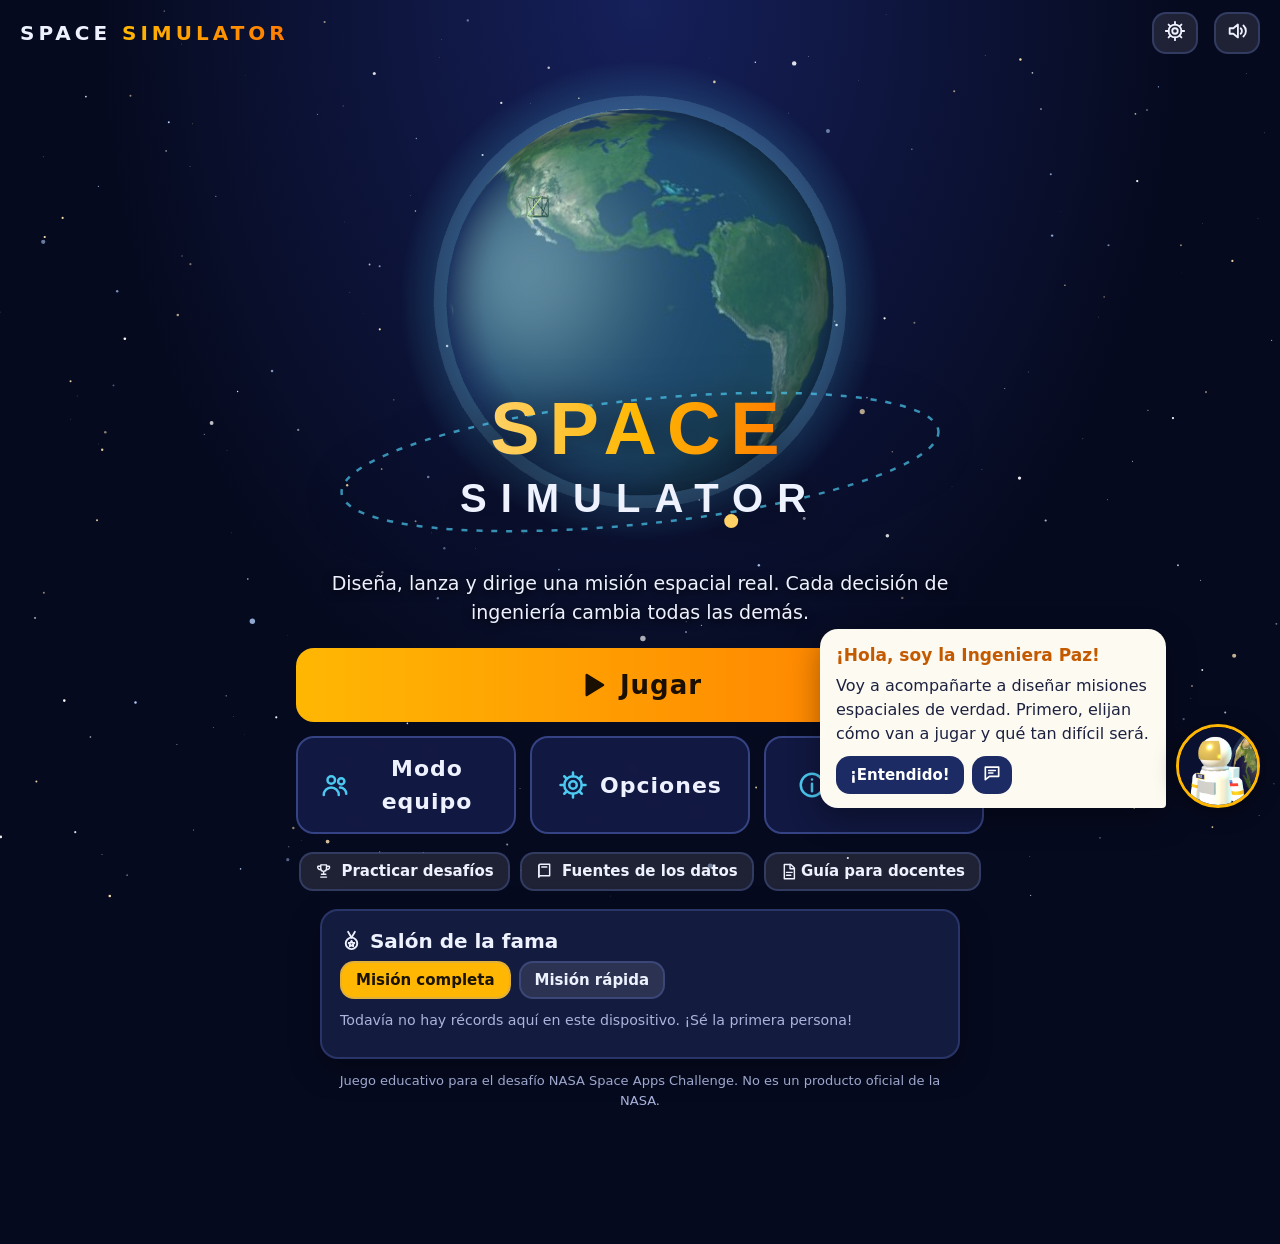
==== commit e6ec453b: "Etapa B y C: cohetes por etapas, aterrizaje, planificador de viaje con datos de JPL Horizons y orien" ====
--- a/index.html
+++ b/index.html
@@ -74,7 +74,10 @@
   <script src="js/datos/contratos.js"></script>
   <script src="js/modos.js"></script>
   <script src="js/datos/motores.js"></script>
-  <script src="js/cohetes.js"></script>
+  <script src="js/cohetes.js"></script>
+  <script src="js/datos/trayectorias.js"></script>
+  <script src="js/trayectorias.js"></script>
+  <script src="js/datos/estrellas.js"></script>
   <script src="js/motor.js"></script>
   <script src="js/simulacion.js"></script>
   <script src="js/minijuegos.js"></script>
--- a/estilos.css
+++ b/estilos.css
@@ -775,4 +775,37 @@
 .texto-bien .icono, .texto-mal .icono { vertical-align: -3px; }
 .cc-informe { display: grid; grid-template-columns: repeat(auto-fit, minmax(200px, 1fr)); gap: 10px; margin: 10px 0; }
 .cc-informe-etapa { display: flex; flex-direction: column; gap: 4px; border: 1px solid var(--tarjeta-borde); border-radius: 12px; padding: 10px; }
-.cc-informe-etapa small { color: var(--texto-suave); }+.cc-informe-etapa small { color: var(--texto-suave); }
+/* ---------- Planificador del viaje (etapa C) ---------- */
+.planificador .cc-fila > span:first-child { min-width: 110px; }
+.etiqueta-linea { margin: 14px 0 6px; display: flex; gap: 6px; align-items: center; flex-wrap: wrap; font-weight: bold; }
+.etiqueta-linea small { font-weight: normal; color: var(--texto-suave); }
+.linea-meses { display: flex; flex-direction: column; gap: 6px; }
+.fila-anio { display: grid; grid-template-columns: 48px 1fr; gap: 8px; align-items: center; }
+.fila-anio > b { color: var(--texto-suave); font-size: 14px; }
+.meses { display: grid; grid-template-columns: repeat(12, minmax(0, 1fr)); gap: 4px; }
+@media (max-width: 640px) { .meses { grid-template-columns: repeat(6, minmax(0, 1fr)); } }
+.mes { font: inherit; font-size: 12px; min-height: 34px; border-radius: 8px; border: 2px solid transparent; cursor: pointer; color: #0b1028; font-weight: bold; position: relative; }
+.mes-buena { background: var(--verde); }
+.mes-media { background: var(--amarillo); }
+.mes-mala { background: #ff9a6b; }
+.mes-imposible { background: #3a4066; color: #8b93b8; }
+.mes.activa { border-color: #fff; box-shadow: 0 0 0 3px var(--acento); }
+.mes.mejor::after { content: "★"; position: absolute; top: -9px; right: -4px; color: var(--acento); font-size: 14px; text-shadow: 0 0 3px #000; }
+.mes.evento::before { content: ""; position: absolute; left: 3px; top: 3px; width: 7px; height: 7px; border-radius: 50%; background: #c77dff; box-shadow: 0 0 6px #c77dff; }
+.leyenda-meses { font-size: 13px; color: var(--texto-suave); display: flex; flex-wrap: wrap; gap: 6px; align-items: center; }
+.leyenda-meses .mes { display: inline-block; width: 22px; min-height: 16px; height: 16px; cursor: default; border: 0; background-clip: padding-box; }
+.leyenda-meses .mes.mejor, .leyenda-meses .mes.evento { background: transparent; }
+.plan-cuerpo { display: grid; grid-template-columns: 240px minmax(0, 1fr); gap: 16px; margin-top: 12px; align-items: start; }
+@media (max-width: 640px) { .plan-cuerpo { grid-template-columns: 1fr; } }
+.dibujo-viaje { width: 100%; max-width: 240px; background: radial-gradient(circle, #0e1640, #050818); border-radius: 14px; border: 1px solid var(--tarjeta-borde); }
+.dibujo-viaje text { fill: var(--texto); font-size: 10px; }
+.dibujo-viaje .orb-tierra { fill: none; stroke: #4cc9f0; stroke-opacity: 0.5; }
+.dibujo-viaje .orb-obj { fill: none; stroke: #ff7b5c; stroke-opacity: 0.5; stroke-dasharray: 3 3; }
+.dibujo-viaje .orb-vuelta { fill: none; stroke: #ffd166; stroke-opacity: 0.7; stroke-dasharray: 2 4; }
+.dibujo-viaje .camino { fill: none; stroke: #ffd166; stroke-width: 2; }
+.dibujo-viaje .sol { fill: #ffb703; filter: drop-shadow(0 0 6px #ffb703); }
+.dibujo-viaje .p-tierra { fill: #4cc9f0; }
+.dibujo-viaje .p-obj { fill: #ff7b5c; }
+.dibujo-viaje .p-obj-antes { fill: none; stroke: #ff7b5c; stroke-width: 1.5; }
+.plan-resumen p { margin: 6px 0; }
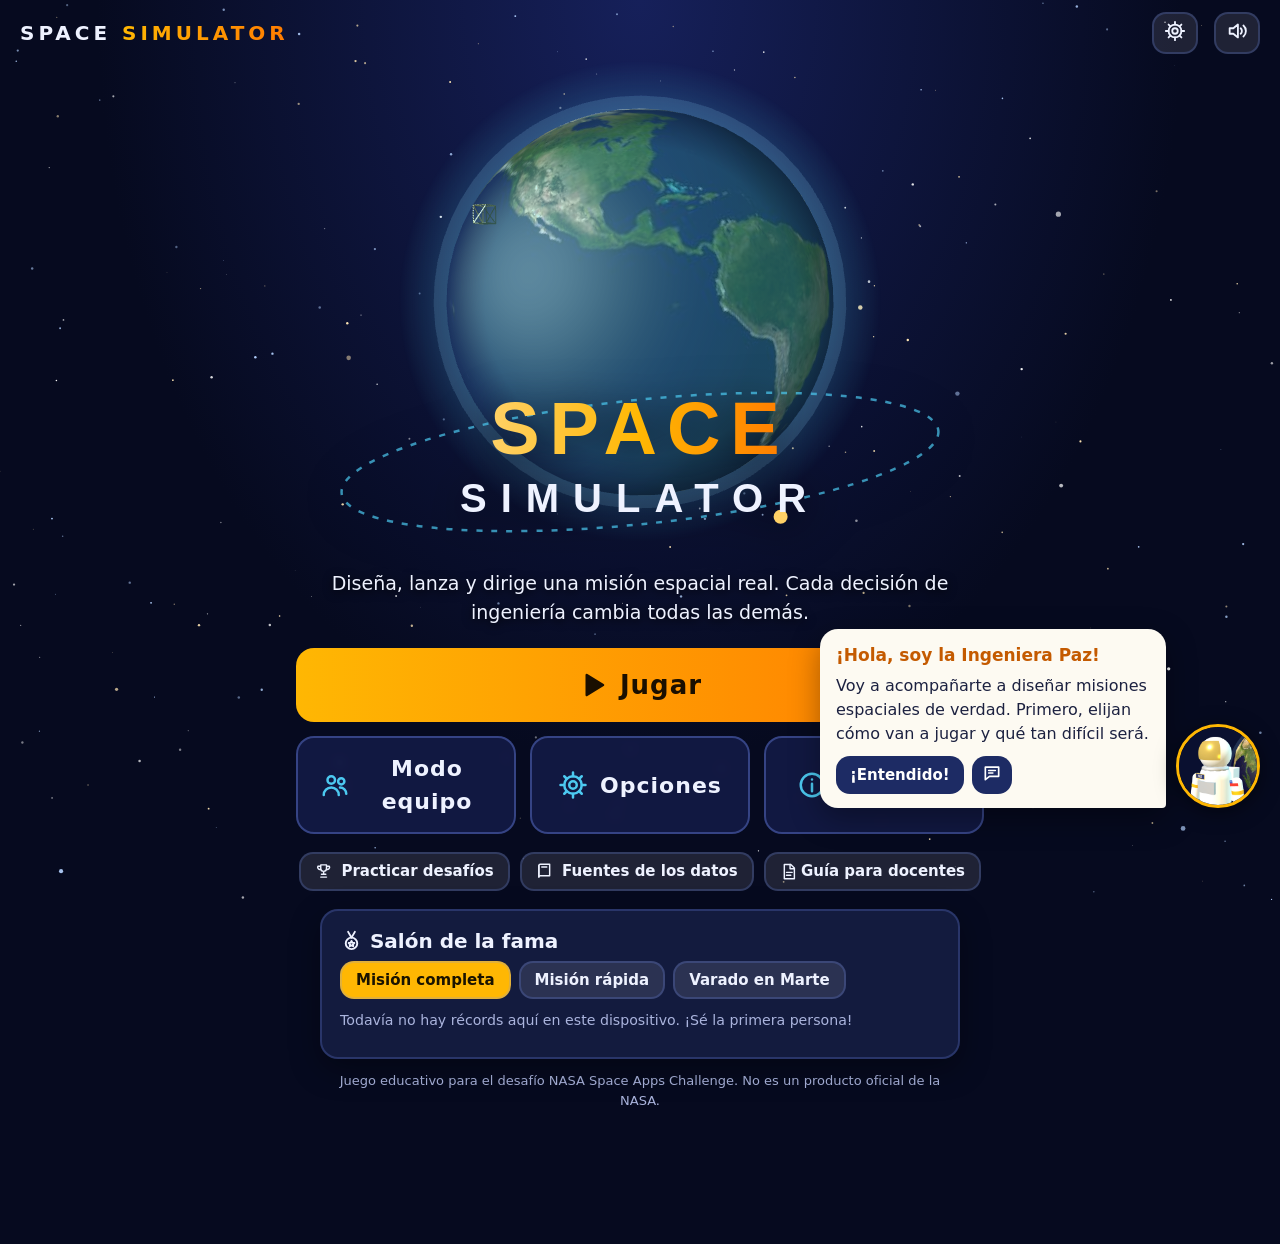
==== commit 727bc7c7: "Modo historia "Rumbo a Marte" y modo supervivencia "Varado en Marte" - Varado en Marte: crater Jezer" ====
--- a/index.html
+++ b/index.html
@@ -72,11 +72,12 @@
   <script src="js/escenarios/marte.js"></script>
   <script src="js/escenarios/apofis.js"></script>
   <script src="js/datos/contratos.js"></script>
+  <script src="js/datos/historia.js"></script>
   <script src="js/modos.js"></script>
   <script src="js/datos/motores.js"></script>
-  <script src="js/cohetes.js"></script>
-  <script src="js/datos/trayectorias.js"></script>
-  <script src="js/trayectorias.js"></script>
+  <script src="js/cohetes.js"></script>
+  <script src="js/datos/trayectorias.js"></script>
+  <script src="js/trayectorias.js"></script>
   <script src="js/datos/estrellas.js"></script>
   <script src="js/motor.js"></script>
   <script src="js/simulacion.js"></script>
@@ -84,6 +85,8 @@
   <script src="js/vista3d.js"></script>
   <script src="js/videos.js"></script>
   <script src="js/hangar.js"></script>
+  <script src="js/datos/supervivencia.js"></script>
+  <script src="js/supervivencia.js"></script>
   <script src="js/interfaz.js"></script>
 </body>
 </html>
--- a/estilos.css
+++ b/estilos.css
@@ -744,7 +744,7 @@
   .modal-porque { flex-direction: column; }
 }
 
-/* ---------- Cohete propio por etapas (etapa B) ---------- */
+/* ---------- Cohete propio por etapas ---------- */
 .constructor-cohete { margin-top: 16px; }
 .constructor-cohete.seleccionada { border-color: var(--acento); box-shadow: 0 0 0 2px rgba(255, 183, 3, 0.35), var(--sombra); }
 .cc-cabeza { display: flex; gap: 14px; align-items: center; justify-content: space-between; flex-wrap: wrap; }
@@ -776,7 +776,7 @@
 .cc-informe { display: grid; grid-template-columns: repeat(auto-fit, minmax(200px, 1fr)); gap: 10px; margin: 10px 0; }
 .cc-informe-etapa { display: flex; flex-direction: column; gap: 4px; border: 1px solid var(--tarjeta-borde); border-radius: 12px; padding: 10px; }
 .cc-informe-etapa small { color: var(--texto-suave); }
-/* ---------- Planificador del viaje (etapa C) ---------- */
+/* ---------- Planificador del viaje ---------- */
 .planificador .cc-fila > span:first-child { min-width: 110px; }
 .etiqueta-linea { margin: 14px 0 6px; display: flex; gap: 6px; align-items: center; flex-wrap: wrap; font-weight: bold; }
 .etiqueta-linea small { font-weight: normal; color: var(--texto-suave); }
@@ -808,4 +808,79 @@
 .dibujo-viaje .p-tierra { fill: #4cc9f0; }
 .dibujo-viaje .p-obj { fill: #ff7b5c; }
 .dibujo-viaje .p-obj-antes { fill: none; stroke: #ff7b5c; stroke-width: 1.5; }
-.plan-resumen p { margin: 6px 0; }+.plan-resumen p { margin: 6px 0; }
+/* ---------- Varado en Marte ---------- */
+body.en-marte .cabecera .pasos { display: none; }
+.marte-intro { display: grid; grid-template-columns: minmax(0, 2fr) minmax(0, 3fr); gap: 18px; align-items: start; }
+@media (max-width: 760px) { .marte-intro { grid-template-columns: 1fr; } }
+.etiqueta-campo { display: block; margin: 12px 0 6px; font-weight: bold; }
+.sv-contenedor { position: relative; }
+.sv-juego { position: relative; }
+.sv-area { height: min(70vh, 620px); background: #2a120a; }
+.sv-hud { position: absolute; top: 8px; left: 8px; right: 8px; display: flex; gap: 10px; align-items: stretch; flex-wrap: wrap; pointer-events: none; }
+.sv-hud > * { pointer-events: auto; }
+.sv-reloj { background: rgba(10, 8, 20, 0.72); border-radius: 12px; padding: 6px 12px; display: flex; flex-direction: column; min-width: 120px; }
+.sv-reloj b { font-size: 20px; color: var(--acento); }
+.sv-reloj span { display: inline-flex; gap: 5px; align-items: center; }
+.sv-reloj small { color: var(--texto-suave); }
+.sv-barras { flex: 1; display: grid; grid-template-columns: repeat(6, minmax(92px, 1fr)); gap: 6px; background: rgba(10, 8, 20, 0.72); border-radius: 12px; padding: 6px 8px; }
+@media (max-width: 900px) { .sv-barras { grid-template-columns: repeat(3, minmax(0, 1fr)); } }
+.sv-barra { font-size: 12px; }
+.sv-barra > span { display: flex; align-items: center; gap: 4px; font-weight: bold; }
+.sv-barra .icono { width: 14px; height: 14px; }
+.sv-barra .barra { height: 8px; margin: 3px 0; }
+.sv-barra small { color: var(--texto-suave); }
+.sv-barra.tenue { opacity: 0.55; }
+.sv-barra.nivel-rojo > span { color: var(--rojo); }
+.sv-barra .porque { width: 18px; height: 18px; font-size: 11px; min-height: 0; }
+.sv-extra { flex-basis: 100%; display: flex; flex-wrap: wrap; gap: 6px; font-size: 12px; }
+.sv-extra span { background: rgba(10, 8, 20, 0.72); border-radius: 999px; padding: 3px 9px; display: inline-flex; gap: 4px; align-items: center; }
+.sv-extra .icono { width: 13px; height: 13px; }
+.sv-extra .porque { width: 16px; height: 16px; font-size: 10px; min-height: 0; }
+.sv-fuera { color: var(--amarillo); font-weight: bold; }
+.sv-dentro { color: var(--verde); font-weight: bold; }
+.sv-bitacora { position: absolute; left: 8px; bottom: 8px; max-width: min(46%, 460px); margin: 0; padding: 0; list-style: none; display: flex; flex-direction: column-reverse; gap: 4px; pointer-events: none; }
+.sv-bitacora li { background: rgba(10, 8, 20, 0.72); border-radius: 10px; padding: 5px 9px; font-size: 12px; display: flex; gap: 6px; align-items: flex-start; }
+.sv-bitacora li:not(:first-child) { opacity: 0.75; }
+.sv-bitacora li:nth-child(n+4) { display: none; }
+.sv-bitacora li .icono { width: 14px; height: 14px; flex: none; margin-top: 2px; }
+.sv-bitacora li small { color: var(--texto-suave); margin-right: 4px; }
+.sv-bitacora li.mal { border-left: 3px solid var(--rojo); }
+.sv-bitacora li.dato { border-left: 3px solid var(--cian); }
+@media (max-width: 700px) {
+  .sv-hud, .sv-bitacora { position: static; max-width: none; margin-top: 8px; }
+  .sv-bitacora { flex-direction: column; }
+}
+.sv-panel { position: absolute; inset: 0; display: flex; align-items: center; justify-content: center; background: rgba(5, 4, 12, 0.55); padding: 14px; z-index: 5; }
+.sv-panel-caja { background: var(--tarjeta); border: 1px solid var(--tarjeta-borde); border-radius: var(--radio); padding: 16px 18px; max-width: 560px; width: 100%; max-height: 100%; overflow-y: auto; box-shadow: var(--sombra); }
+.sv-panel-caja h3 { margin-top: 0; display: flex; gap: 8px; align-items: center; }
+.sv-acciones { display: flex; flex-direction: column; gap: 8px; margin: 10px 0; }
+.sv-acciones .opcion-evento.deshabilitada { opacity: 0.55; }
+.sv-tabla { width: 100%; border-collapse: collapse; }
+.sv-tabla th, .sv-tabla td { text-align: left; padding: 6px; border-bottom: 1px solid rgba(255, 255, 255, 0.08); }.lista-aprendido { margin: 6px 0 0; padding-left: 18px; text-align: left; }
+.lista-aprendido li { margin: 6px 0; font-size: 14px; }
+#record-marte { text-align: left; }
+
+/* ---------- Modo historia ---------- */
+.historia-cabeza { display: flex; gap: 18px; align-items: center; justify-content: space-between; flex-wrap: wrap; }
+.historia-cabeza > div:first-child { flex: 1; min-width: 260px; }
+.historia-estrellas { display: flex; flex-direction: column; align-items: center; color: var(--acento); min-width: 110px; }
+.historia-estrellas b { font-size: 30px; }
+.historia-estrellas .icono { width: 26px; height: 26px; }
+.historia-estrellas small { color: var(--texto-suave); }
+.capitulos { display: flex; flex-direction: column; gap: 10px; }
+.capitulo { display: flex; gap: 14px; align-items: center; flex-wrap: wrap; }
+.capitulo.bloqueada { opacity: 0.55; }
+.capitulo-num { width: 64px; height: 64px; border-radius: 16px; background: rgba(255, 183, 3, 0.12); color: var(--acento); display: flex; flex-direction: column; align-items: center; justify-content: center; flex: none; }
+.capitulo-num .icono { width: 24px; height: 24px; }
+.capitulo-texto { flex: 1; min-width: 220px; }
+.capitulo-texto h3 { margin: 0; }
+.capitulo-fin { border-color: var(--tarjeta-borde); text-align: left; }
+.capitulo-fin.completo { border-color: var(--verde); box-shadow: 0 0 0 2px rgba(61, 220, 132, 0.25), var(--sombra); }
+.historia-texto { font-size: 17px; line-height: 1.55; font-style: italic; }
+.insignia { display: flex; gap: 14px; align-items: center; justify-content: center; margin: 14px auto; padding: 12px 18px; max-width: 460px;
+  border-radius: 16px; border: 2px solid var(--acento); background: linear-gradient(135deg, rgba(255, 183, 3, 0.15), rgba(76, 201, 240, 0.12)); }
+.insignia-logo { width: 54px; height: 54px; border-radius: 50%; background: var(--acento); color: #1a1300; display: flex; align-items: center; justify-content: center; }
+.insignia-logo .icono { width: 30px; height: 30px; }
+.insignia b { display: block; font-size: 20px; }
+.insignia small { color: var(--texto-suave); }
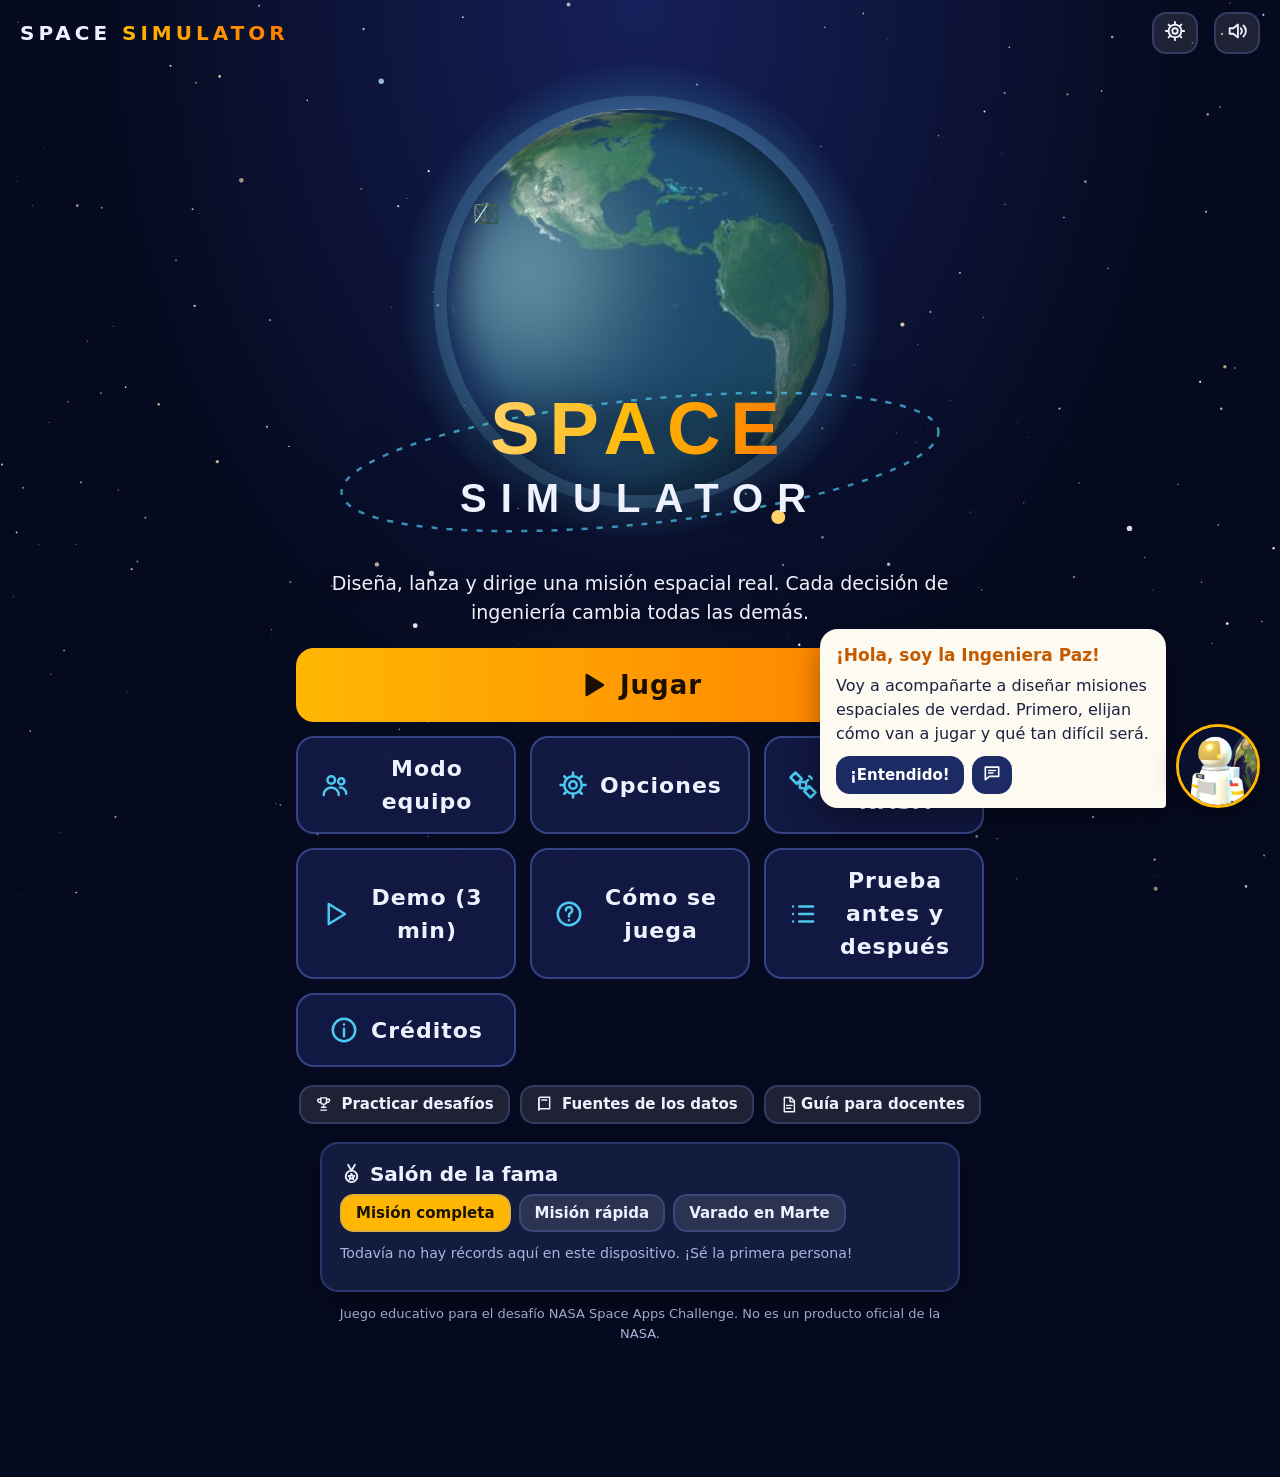
==== commit 675a3633: "Mejoras segun la rubrica: datos NASA, validez, impacto y demo - Relevancia: 156 incendios y erupcion" ====
--- a/index.html
+++ b/index.html
@@ -18,6 +18,7 @@
     </div>
     <nav id="pasos" class="pasos" aria-label="Fases del juego"></nav>
     <div id="reloj-mision" class="reloj-mision oculto" title="Tiempo para lanzar (Misión rápida)"></div>
+    <button class="btn btn-mini boton-fuentes boton-nasa" data-accion="datosNasa" title="Los datos reales de la NASA que usa el juego">Datos NASA</button>
     <button class="btn btn-mini boton-fuentes" data-accion="fuentes" title="De dónde salen los datos">Fuentes</button>
     <button id="boton-opciones" class="btn btn-mini boton-sonido" data-accion="opciones" title="Opciones" aria-label="Opciones de música, voz y calidad"></button>
     <button id="boton-sonido" class="btn btn-mini boton-sonido" data-accion="silenciar" title="Silenciar" aria-label="Silenciar o activar el sonido"></button>
@@ -79,6 +80,8 @@
   <script src="js/datos/trayectorias.js"></script>
   <script src="js/trayectorias.js"></script>
   <script src="js/datos/estrellas.js"></script>
+  <script src="js/datos/eonet.js"></script>
+  <script src="js/datos/evaluacion.js"></script>
   <script src="js/motor.js"></script>
   <script src="js/simulacion.js"></script>
   <script src="js/minijuegos.js"></script>
--- a/estilos.css
+++ b/estilos.css
@@ -884,3 +884,99 @@
 .insignia-logo .icono { width: 30px; height: 30px; }
 .insignia b { display: block; font-size: 20px; }
 .insignia small { color: var(--texto-suave); }
+
+/* ---------- Datos NASA (EONET, Horizons) ---------- */
+.chip-nasa { display: inline-flex; gap: 4px; align-items: center; font-size: 11px; font-weight: bold; letter-spacing: 0.5px; text-transform: uppercase;
+  padding: 3px 8px; border-radius: 999px; background: rgba(76, 201, 240, 0.15); border: 1px solid var(--cian); color: var(--cian); vertical-align: middle; }
+.chip-nasa .icono { width: 13px; height: 13px; }
+.boton-nasa { border-color: var(--cian) !important; color: var(--cian) !important; }
+.caso-real { border-left: 4px solid var(--cian); background: rgba(76, 201, 240, 0.08); border-radius: 10px; padding: 8px 12px; margin: 8px 0; text-align: left; }
+.caso-real p { margin: 6px 0 2px; }
+.tarjeta.eonet { display: grid; grid-template-columns: 200px minmax(0, 1fr); gap: 18px; align-items: start; margin-top: 14px; }
+@media (max-width: 640px) { .tarjeta.eonet { grid-template-columns: 1fr; } .tarjeta.eonet .mapa-eonet { max-height: 360px; } }
+.mapa-eonet { width: 100%; max-width: 220px; background: #0a1030; border-radius: 12px; border: 1px solid var(--tarjeta-borde); }
+.mapa-eonet .guia { stroke: rgba(255, 255, 255, 0.08); }
+.mapa-eonet .lat { fill: #6b7394; font-size: 9px; }
+.mapa-eonet .ciudad { fill: #ffffff; }
+.mapa-eonet .nom { fill: #c8d4ff; font-size: 10px; }
+.mapa-eonet .incendio { fill: rgba(255, 140, 50, 0.75); }
+.mapa-eonet .volcan { fill: #ff3b3b; stroke: #fff; stroke-width: 1; }
+.lista-eonet { margin: 4px 0; padding-left: 18px; font-size: 14px; }
+.grid-datos-nasa { display: grid; grid-template-columns: repeat(auto-fill, minmax(250px, 1fr)); gap: 10px; }
+.dato-nasa h3 { margin-top: 0; font-size: 16px; display: flex; gap: 6px; align-items: center; }
+.dato-nasa p { margin: 6px 0; font-size: 14px; }
+
+/* ---------- Ver los cálculos y realismo ---------- */
+.boton-calculos { align-self: center; white-space: nowrap; }
+.calculo h3 { margin-top: 0; font-size: 16px; }
+.calculo .formula { font-family: "Cambria Math", "Times New Roman", serif; font-size: 17px; color: var(--amarillo); margin: 6px 0; }
+.calculo .cuenta { font-family: Consolas, "Courier New", monospace; font-size: 14px; background: rgba(0, 0, 0, 0.3); padding: 8px 10px; border-radius: 8px; overflow-x: auto; }
+.tabla-realismo-caja { overflow-x: auto; }
+.tabla-realismo { width: 100%; border-collapse: collapse; font-size: 14px; min-width: 560px; }
+.tabla-realismo th, .tabla-realismo td { text-align: left; padding: 7px 8px; border-bottom: 1px solid rgba(255, 255, 255, 0.08); vertical-align: top; }
+.tabla-realismo th { color: var(--texto-suave); font-size: 12px; text-transform: uppercase; }
+.tabla-realismo td.igual { color: var(--verde); font-weight: bold; }
+.tabla-realismo td.aprox { color: var(--amarillo); }
+
+/* ---------- Ajustes para celular (revisión de usabilidad) ---------- */
+.sv-barra { min-width: 0; }
+.sv-barra > span { white-space: nowrap; overflow: hidden; text-overflow: ellipsis; }
+@media (max-width: 700px) {
+  .sv-reloj { flex: 1 1 100%; flex-direction: row; flex-wrap: wrap; gap: 4px 12px; align-items: baseline; }
+  .sv-barras { flex: 1 1 100%; grid-template-columns: repeat(3, minmax(0, 1fr)); }
+}
+@media (max-width: 420px) {
+  .paz { left: 8px !important; right: 8px !important; width: auto !important; max-width: none !important; }
+}
+
+/* ---------- Tutorial ---------- */
+.tutorial { text-align: center; }
+.tutorial-texto { font-size: 18px; line-height: 1.5; max-width: 520px; margin: 10px auto 16px; }
+.tutorial-puntos { display: flex; gap: 8px; justify-content: center; margin-bottom: 14px; }
+.tutorial-puntos span { width: 10px; height: 10px; border-radius: 50%; background: var(--neutro); }
+.tutorial-puntos span.activo { background: var(--acento); width: 26px; border-radius: 6px; }
+
+/* ---------- Accesibilidad (Opciones) ---------- */
+body.texto-grande { zoom: 1.15; }
+body.texto-muy-grande { zoom: 1.3; }
+body.alto-contraste {
+  --fondo: #000000; --tarjeta: #000000; --tarjeta-borde: #ffffff; --texto: #ffffff; --texto-suave: #e6e6e6;
+  --acento: #ffd400; --cian: #66e0ff; --verde: #4dff88; --amarillo: #ffe14d; --rojo: #ff6b8a;
+}
+body.alto-contraste .tarjeta, body.alto-contraste .modal-caja, body.alto-contraste .recurso { border-width: 2px; box-shadow: none; }
+body.alto-contraste #estrellas { opacity: 0.25; }
+body.alto-contraste .btn-secundario { border: 2px solid #ffffff; }
+body.daltonismo { --verde: #3d9bff; --rojo: #ff8a00; }
+body.daltonismo .relleno-verde, body.daltonismo .nivel-verde .barra-relleno { background: #3d9bff !important; }
+body.daltonismo .relleno-rojo, body.daltonismo .nivel-rojo .barra-relleno { background: #ff8a00 !important; }
+body.daltonismo .mes-buena { background: #3d9bff; }
+body.daltonismo .mes-mala { background: #ff8a00; }
+
+/* ---------- Prueba antes y después ---------- */
+.pregunta-eval { font-size: 22px; line-height: 1.35; }
+.mejora { display: flex; gap: 14px; align-items: center; justify-content: center; flex-wrap: wrap; margin: 12px 0; padding: 12px; border-radius: 14px; background: rgba(255, 255, 255, 0.05); font-size: 18px; }
+.mejora.sube { background: rgba(61, 220, 132, 0.12); border: 1px solid var(--verde); }
+.mejora-dif { font-weight: bold; color: var(--verde); font-size: 22px; }
+.respuestas-eval { text-align: left; padding-left: 20px; }
+.respuestas-eval li { margin: 8px 0; }
+.respuestas-eval li.bien .icono { color: var(--verde); }
+.respuestas-eval li.mal .icono { color: var(--rojo); }
+.invitar-prueba { display: flex; gap: 12px; align-items: center; justify-content: space-between; flex-wrap: wrap; text-align: left; }
+.invitar-prueba p { margin: 0; }
+
+/* ---------- Modo demo ---------- */
+.barra-demo { position: fixed; left: 12px; right: 12px; bottom: 12px; z-index: 1000; display: flex; gap: 12px; align-items: center;
+  background: rgba(10, 14, 40, 0.95); border: 2px solid var(--acento); border-radius: 18px; padding: 10px 14px; box-shadow: 0 10px 30px rgba(0, 0, 0, 0.6); }
+.demo-avatar { width: 64px; height: 64px; flex: none; border-radius: 50%; overflow: hidden; }
+.demo-avatar img, .demo-avatar svg { width: 100%; height: 100%; object-fit: cover; }
+.demo-texto { flex: 1; min-width: 0; }
+.demo-texto small { color: var(--acento); text-transform: uppercase; letter-spacing: 1px; font-size: 11px; }
+.demo-texto b { display: block; font-size: 18px; }
+.demo-texto p { margin: 2px 0 6px; font-size: 14px; }
+.demo-progreso { height: 4px; background: rgba(255, 255, 255, 0.15); border-radius: 4px; overflow: hidden; }
+.demo-progreso span { display: block; height: 100%; width: 0; background: var(--acento); animation: llenarDemo linear forwards; }
+@keyframes llenarDemo { to { width: 100%; } }
+.demo-botones { display: flex; flex-direction: column; gap: 6px; }
+body.en-demo #paz, body.en-demo #paz-boton { display: none !important; }
+body.en-demo .navegacion { visibility: hidden; }
+@media (max-width: 600px) { .demo-avatar { width: 44px; height: 44px; } .demo-texto p { font-size: 12px; } }
